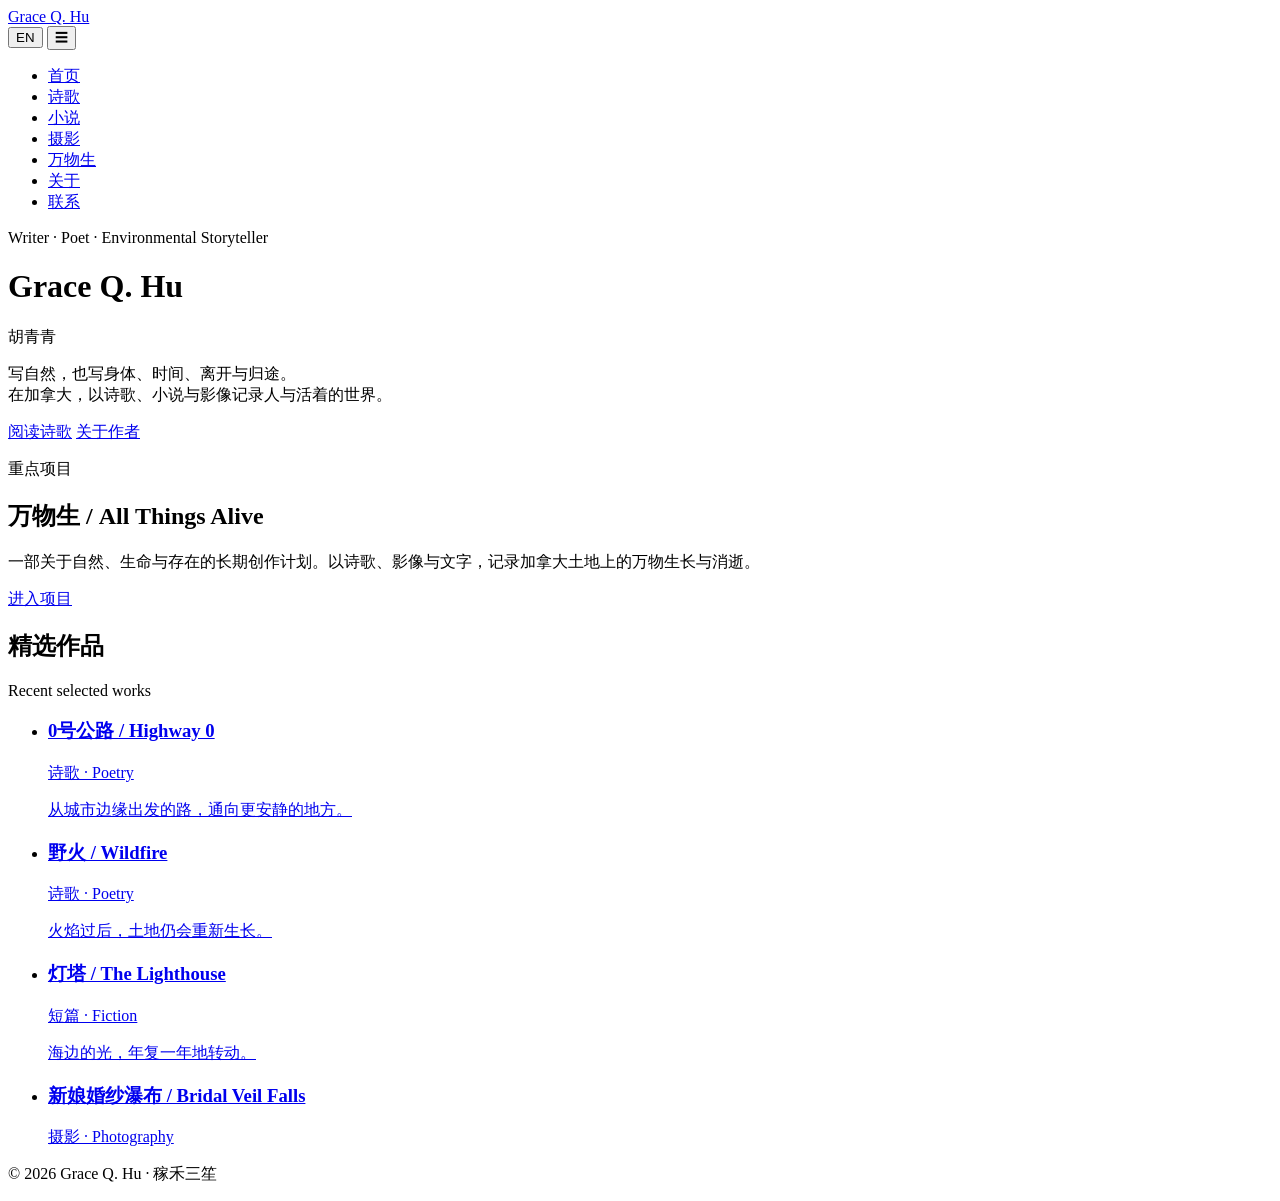
==== index.html @ 489b4ac0 "Add files via upload" ====
<!DOCTYPE html>
<html lang="zh-CN">
<head>
  <meta charset="UTF-8">
  <meta name="viewport" content="width=device-width, initial-scale=1.0">
  <title>Grace Q. Hu · 胡青青</title>
  <meta name="description" content="Grace Q. Hu (胡青青 / 稼禾三笙) — Writer, Poet, Environmental Storyteller based in Canada.">
  <link rel="preconnect" href="https://fonts.googleapis.com">
  <link rel="preconnect" href="https://fonts.gstatic.com" crossorigin>
  <link href="https://fonts.googleapis.com/css2?family=Noto+Sans+SC:wght@300;400;500;700&family=Noto+Serif+SC:wght@400;500;600&display=swap" rel="stylesheet">
  <link rel="stylesheet" href="css/style.css">
</head>
<body>
  <nav class="navbar">
    <div class="nav-inner">
      <a href="index.html" class="logo" data-i18n="logo">Grace Q. Hu</a>
      <div class="nav-right">
        <button id="lang-btn" class="lang-btn">EN</button>
        <button class="menu-toggle" aria-label="Menu">☰</button>
      </div>
      <ul class="nav-links">
        <li><a href="index.html" class="active" data-i18n="nav.home">首页</a></li>
        <li><a href="poetry.html" data-i18n="nav.poetry">诗歌</a></li>
        <li><a href="fiction.html" data-i18n="nav.fiction">小说</a></li>
        <li><a href="photography.html" data-i18n="nav.photo">摄影</a></li>
        <li><a href="project.html" data-i18n="nav.project">万物生</a></li>
        <li><a href="about.html" data-i18n="nav.about">关于</a></li>
        <li><a href="contact.html" data-i18n="nav.contact">联系</a></li>
      </ul>
    </div>
  </nav>

  <header class="hero">
    <p class="role" data-i18n="hero.role">Writer · Poet · Environmental Storyteller</p>
    <h1 data-i18n="hero.name">Grace Q. Hu</h1>
    <p class="cn-name" data-i18n="hero.cn">胡青青</p>
    <p class="intro" data-i18n="hero.intro">写自然，也写身体、时间、离开与归途。<br>在加拿大，以诗歌、小说与影像记录人与活着的世界。</p>
    <div class="hero-btns">
      <a href="poetry.html" class="btn btn-filled" data-i18n="hero.btn1">阅读诗歌</a>
      <a href="about.html" class="btn" data-i18n="hero.btn2">关于作者</a>
    </div>
  </header>

  <main class="container">
    <!-- 重点项目 -->
    <div class="project-card">
      <p class="label" data-i18n="project.label">重点项目</p>
      <h2 data-i18n="project.title">万物生 / All Things Alive</h2>
      <p data-i18n="project.desc">一部关于自然、生命与存在的长期创作计划。以诗歌、影像与文字，记录加拿大土地上的万物生长与消逝。</p>
      <a href="project.html" class="btn" data-i18n="project.btn">进入项目</a>
    </div>

    <!-- 精选 -->
    <h2 class="section-title" data-i18n="featured">精选作品</h2>
    <p class="section-desc">Recent selected works</p>

    <ul class="work-list">
      <li class="work-item">
        <a href="poetry.html">
          <h3>0号公路 / Highway 0</h3>
          <p class="meta">诗歌 · Poetry</p>
          <p class="excerpt">从城市边缘出发的路，通向更安静的地方。</p>
        </a>
      </li>
      <li class="work-item">
        <a href="poetry.html">
          <h3>野火 / Wildfire</h3>
          <p class="meta">诗歌 · Poetry</p>
          <p class="excerpt">火焰过后，土地仍会重新生长。</p>
        </a>
      </li>
      <li class="work-item">
        <a href="fiction.html">
          <h3>灯塔 / The Lighthouse</h3>
          <p class="meta">短篇 · Fiction</p>
          <p class="excerpt">海边的光，年复一年地转动。</p>
        </a>
      </li>
      <li class="work-item">
        <a href="photography.html">
          <h3>新娘婚纱瀑布 / Bridal Veil Falls</h3>
          <p class="meta">摄影 · Photography</p>
        </a>
      </li>
    </ul>
  </main>

  <footer>
    <p data-i18n="footer">© 2026 Grace Q. Hu · 稼禾三笙</p>
  </footer>

  <script src="js/script.js"></script>
</body>
</html>
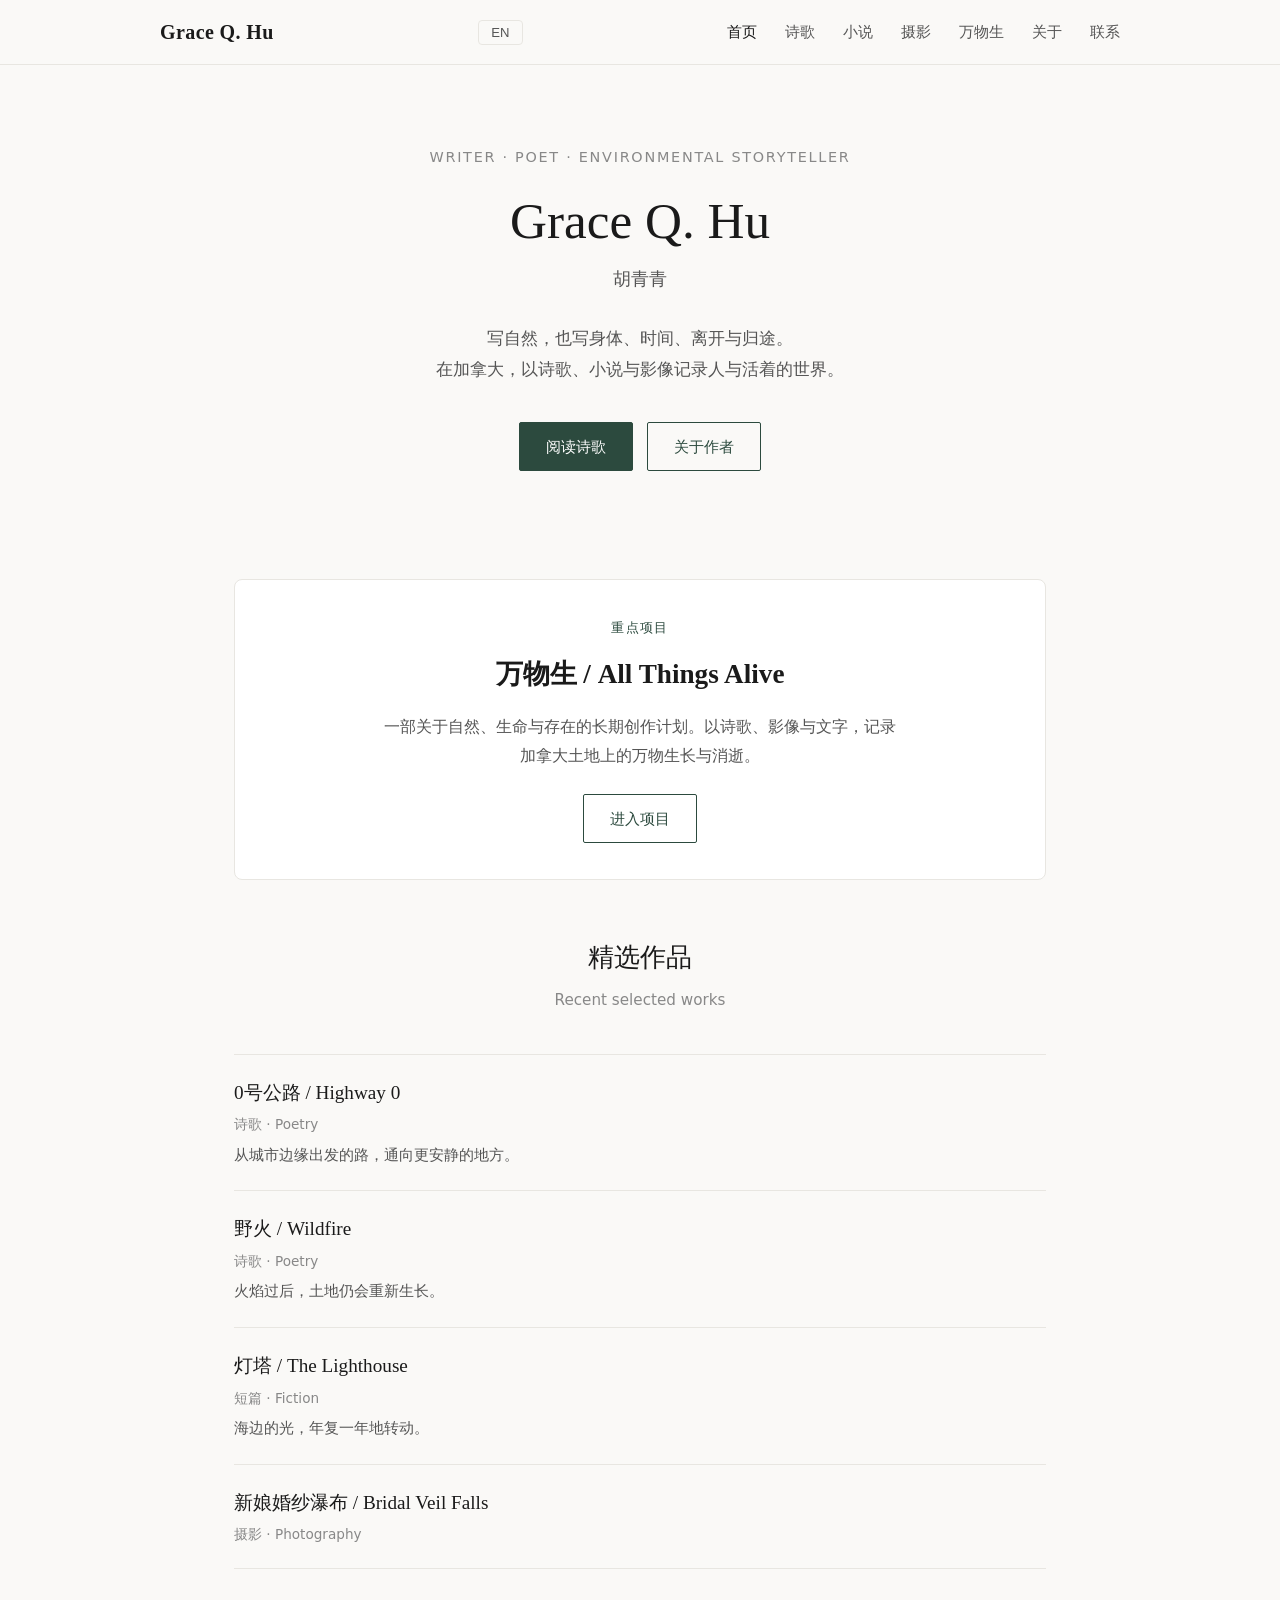
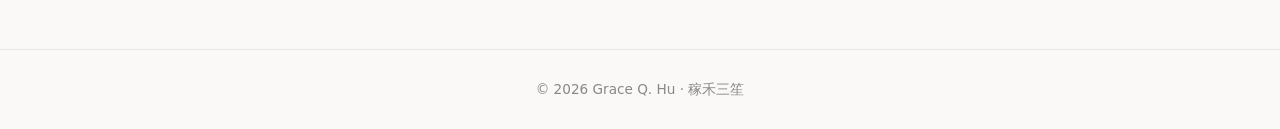
==== commit 3f50ea22: "Update stylesheet and script paths in index.html" ====
--- a/index.html
+++ b/index.html
@@ -8,7 +8,7 @@
   <link rel="preconnect" href="https://fonts.googleapis.com">
   <link rel="preconnect" href="https://fonts.gstatic.com" crossorigin>
   <link href="https://fonts.googleapis.com/css2?family=Noto+Sans+SC:wght@300;400;500;700&family=Noto+Serif+SC:wght@400;500;600&display=swap" rel="stylesheet">
-  <link rel="stylesheet" href="css/style.css">
+  <link rel="stylesheet" href="style.css">
 </head>
 <body>
   <nav class="navbar">
@@ -89,6 +89,6 @@
     <p data-i18n="footer">© 2026 Grace Q. Hu · 稼禾三笙</p>
   </footer>
 
-  <script src="js/script.js"></script>
+  <script src="script.js"></script>
 </body>
 </html>
--- a/style.css
+++ b/style.css
@@ -0,0 +1,433 @@
+:root {
+  --bg: #faf9f7;
+  --bg-card: #ffffff;
+  --text: #1a1a1a;
+  --text-secondary: #555;
+  --text-muted: #888;
+  --accent: #2c4a3e;
+  --accent-light: #3d6b58;
+  --border: #e8e6e1;
+  --font-serif: "Noto Serif SC", "Source Han Serif SC", Georgia, serif;
+  --font-sans: "Noto Sans SC", "PingFang SC", system-ui, sans-serif;
+}
+
+* { margin: 0; padding: 0; box-sizing: border-box; }
+
+html { scroll-behavior: smooth; }
+
+body {
+  font-family: var(--font-sans);
+  background: var(--bg);
+  color: var(--text);
+  line-height: 1.7;
+  min-height: 100vh;
+}
+
+a { color: var(--accent); text-decoration: none; transition: color 0.2s; }
+a:hover { color: var(--accent-light); }
+
+img { max-width: 100%; display: block; }
+
+/* ===== Navbar ===== */
+.navbar {
+  position: sticky;
+  top: 0;
+  z-index: 100;
+  background: rgba(250,249,247,0.92);
+  backdrop-filter: blur(10px);
+  border-bottom: 1px solid var(--border);
+  padding: 0 24px;
+}
+
+.nav-inner {
+  max-width: 960px;
+  margin: 0 auto;
+  height: 64px;
+  display: flex;
+  align-items: center;
+  justify-content: space-between;
+}
+
+.logo {
+  font-family: var(--font-serif);
+  font-size: 1.25rem;
+  font-weight: 600;
+  color: var(--text);
+  letter-spacing: 0.02em;
+}
+
+.nav-links {
+  display: flex;
+  gap: 28px;
+  list-style: none;
+}
+
+.nav-links a {
+  color: var(--text-secondary);
+  font-size: 0.92rem;
+}
+
+.nav-links a:hover,
+.nav-links a.active {
+  color: var(--text);
+}
+
+.nav-right {
+  display: flex;
+  align-items: center;
+  gap: 12px;
+}
+
+.lang-btn {
+  background: transparent;
+  border: 1px solid var(--border);
+  padding: 4px 12px;
+  font-size: 0.82rem;
+  border-radius: 4px;
+  cursor: pointer;
+  color: var(--text-secondary);
+}
+
+.lang-btn:hover { border-color: var(--accent); color: var(--accent); }
+
+.menu-toggle {
+  display: none;
+  background: none;
+  border: none;
+  font-size: 1.4rem;
+  cursor: pointer;
+}
+
+/* ===== Layout ===== */
+.container {
+  max-width: 860px;
+  margin: 0 auto;
+  padding: 48px 24px 80px;
+}
+
+/* ===== Hero ===== */
+.hero {
+  padding: 80px 24px 60px;
+  text-align: center;
+  max-width: 720px;
+  margin: 0 auto;
+}
+
+.hero .role {
+  font-size: 0.9rem;
+  letter-spacing: 0.12em;
+  color: var(--text-muted);
+  margin-bottom: 20px;
+  text-transform: uppercase;
+}
+
+.hero h1 {
+  font-family: var(--font-serif);
+  font-size: clamp(2.2rem, 5vw, 3.2rem);
+  font-weight: 500;
+  line-height: 1.25;
+  margin-bottom: 12px;
+}
+
+.hero .cn-name {
+  font-size: 1.1rem;
+  color: var(--text-secondary);
+  margin-bottom: 28px;
+}
+
+.hero .intro {
+  font-size: 1.05rem;
+  color: var(--text-secondary);
+  line-height: 1.85;
+  max-width: 540px;
+  margin: 0 auto 36px;
+}
+
+.hero-btns {
+  display: flex;
+  gap: 14px;
+  justify-content: center;
+  flex-wrap: wrap;
+}
+
+.btn {
+  display: inline-block;
+  padding: 11px 26px;
+  border: 1px solid var(--accent);
+  color: var(--accent);
+  font-size: 0.92rem;
+  border-radius: 2px;
+  transition: all 0.2s;
+}
+
+.btn:hover {
+  background: var(--accent);
+  color: #fff;
+}
+
+.btn-filled {
+  background: var(--accent);
+  color: #fff;
+}
+
+.btn-filled:hover {
+  background: var(--accent-light);
+  border-color: var(--accent-light);
+}
+
+/* ===== Section ===== */
+.section-title {
+  font-family: var(--font-serif);
+  font-size: 1.6rem;
+  font-weight: 500;
+  margin-bottom: 8px;
+  text-align: center;
+}
+
+.section-desc {
+  text-align: center;
+  color: var(--text-muted);
+  font-size: 0.95rem;
+  margin-bottom: 40px;
+}
+
+/* ===== Project highlight ===== */
+.project-card {
+  background: var(--bg-card);
+  border: 1px solid var(--border);
+  border-radius: 8px;
+  padding: 36px 32px;
+  margin-bottom: 56px;
+  text-align: center;
+}
+
+.project-card .label {
+  font-size: 0.8rem;
+  letter-spacing: 0.1em;
+  color: var(--accent);
+  margin-bottom: 12px;
+  text-transform: uppercase;
+}
+
+.project-card h2 {
+  font-family: var(--font-serif);
+  font-size: 1.7rem;
+  margin-bottom: 16px;
+}
+
+.project-card p {
+  color: var(--text-secondary);
+  max-width: 520px;
+  margin: 0 auto 24px;
+  line-height: 1.8;
+}
+
+/* ===== Works list ===== */
+.work-list { list-style: none; }
+
+.work-item {
+  border-bottom: 1px solid var(--border);
+  padding: 22px 0;
+}
+
+.work-item:first-child { border-top: 1px solid var(--border); }
+
+.work-item a {
+  color: var(--text);
+  display: block;
+}
+
+.work-item h3 {
+  font-family: var(--font-serif);
+  font-size: 1.2rem;
+  font-weight: 500;
+  margin-bottom: 4px;
+}
+
+.work-item .meta {
+  font-size: 0.85rem;
+  color: var(--text-muted);
+}
+
+.work-item .excerpt {
+  color: var(--text-secondary);
+  font-size: 0.95rem;
+  margin-top: 6px;
+}
+
+/* ===== Reading page ===== */
+.reading {
+  max-width: 640px;
+  margin: 0 auto;
+  padding: 48px 24px 80px;
+}
+
+.reading .back {
+  display: inline-block;
+  margin-bottom: 32px;
+  color: var(--text-muted);
+  font-size: 0.9rem;
+}
+
+.reading h1 {
+  font-family: var(--font-serif);
+  font-size: 1.9rem;
+  font-weight: 500;
+  margin-bottom: 10px;
+  line-height: 1.35;
+}
+
+.reading .meta {
+  color: var(--text-muted);
+  font-size: 0.9rem;
+  margin-bottom: 40px;
+  padding-bottom: 20px;
+  border-bottom: 1px solid var(--border);
+}
+
+.reading-content {
+  font-family: var(--font-serif);
+  font-size: 1.12rem;
+  line-height: 2;
+}
+
+.reading-content p { margin-bottom: 1.5em; }
+
+.poem-line { margin-bottom: 0.35em; }
+
+/* ===== Gallery ===== */
+.gallery {
+  display: grid;
+  grid-template-columns: repeat(auto-fill, minmax(240px, 1fr));
+  gap: 16px;
+}
+
+.gallery-item {
+  aspect-ratio: 1;
+  overflow: hidden;
+  border-radius: 6px;
+  background: #eee;
+  cursor: pointer;
+  position: relative;
+}
+
+.gallery-item img {
+  width: 100%;
+  height: 100%;
+  object-fit: cover;
+  transition: transform 0.35s;
+}
+
+.gallery-item:hover img { transform: scale(1.05); }
+
+/* ===== Guestbook ===== */
+.guestbook {
+  background: var(--bg-card);
+  border: 1px solid var(--border);
+  border-radius: 8px;
+  padding: 28px;
+  margin-top: 40px;
+}
+
+.guestbook h3 {
+  font-family: var(--font-serif);
+  font-size: 1.2rem;
+  margin-bottom: 20px;
+}
+
+.comment {
+  padding: 16px 0;
+  border-bottom: 1px solid var(--border);
+}
+
+.comment:last-child { border-bottom: none; }
+
+.comment .author {
+  font-weight: 500;
+  margin-bottom: 4px;
+}
+
+.comment .text {
+  color: var(--text-secondary);
+  font-size: 0.95rem;
+}
+
+.comment .date {
+  font-size: 0.8rem;
+  color: var(--text-muted);
+  margin-top: 6px;
+}
+
+/* ===== About ===== */
+.about-block {
+  max-width: 600px;
+  margin: 0 auto;
+  text-align: center;
+}
+
+.about-block h1 {
+  font-family: var(--font-serif);
+  font-size: 1.9rem;
+  margin-bottom: 8px;
+}
+
+.about-block .tagline {
+  color: var(--accent);
+  margin-bottom: 28px;
+  letter-spacing: 0.04em;
+}
+
+.about-block p {
+  text-align: left;
+  color: var(--text-secondary);
+  margin-bottom: 1.3em;
+  line-height: 1.85;
+}
+
+/* ===== Footer ===== */
+footer {
+  border-top: 1px solid var(--border);
+  padding: 28px 24px;
+  text-align: center;
+  font-size: 0.85rem;
+  color: var(--text-muted);
+}
+
+/* ===== Responsive ===== */
+@media (max-width: 700px) {
+  .menu-toggle { display: block; }
+  .nav-links {
+    display: none;
+    position: absolute;
+    top: 64px;
+    left: 0; right: 0;
+    background: var(--bg);
+    flex-direction: column;
+    padding: 16px 24px;
+    border-bottom: 1px solid var(--border);
+    gap: 14px;
+  }
+  .nav-links.open { display: flex; }
+  .hero { padding: 48px 20px 40px; }
+  .container { padding: 32px 18px 60px; }
+}
+
+/* Lightbox */
+.lightbox {
+  display: none;
+  position: fixed;
+  inset: 0;
+  background: rgba(0,0,0,0.92);
+  z-index: 200;
+  align-items: center;
+  justify-content: center;
+  padding: 20px;
+}
+.lightbox.active { display: flex; }
+.lightbox img { max-width: 92vw; max-height: 90vh; object-fit: contain; }
+.lightbox-close {
+  position: absolute;
+  top: 20px; right: 24px;
+  background: none; border: none;
+  color: #fff; font-size: 2rem; cursor: pointer;
+}
